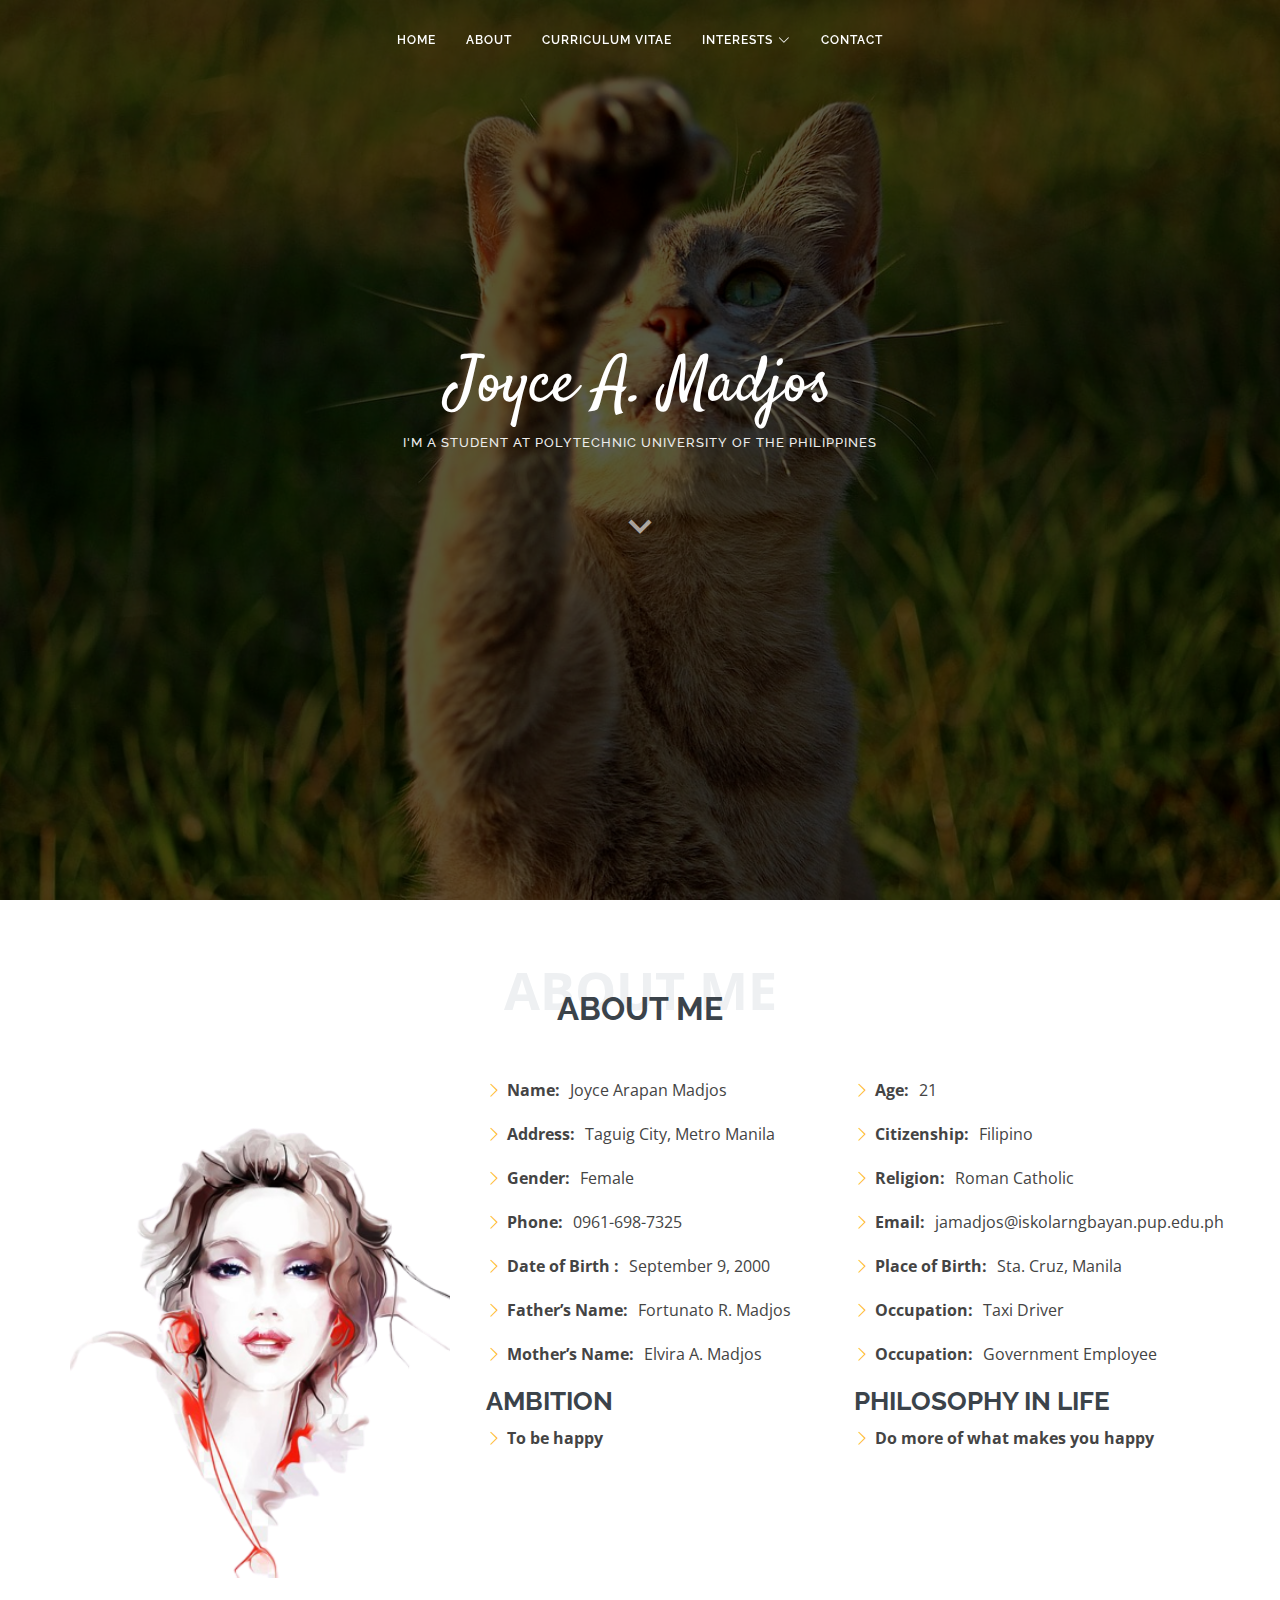
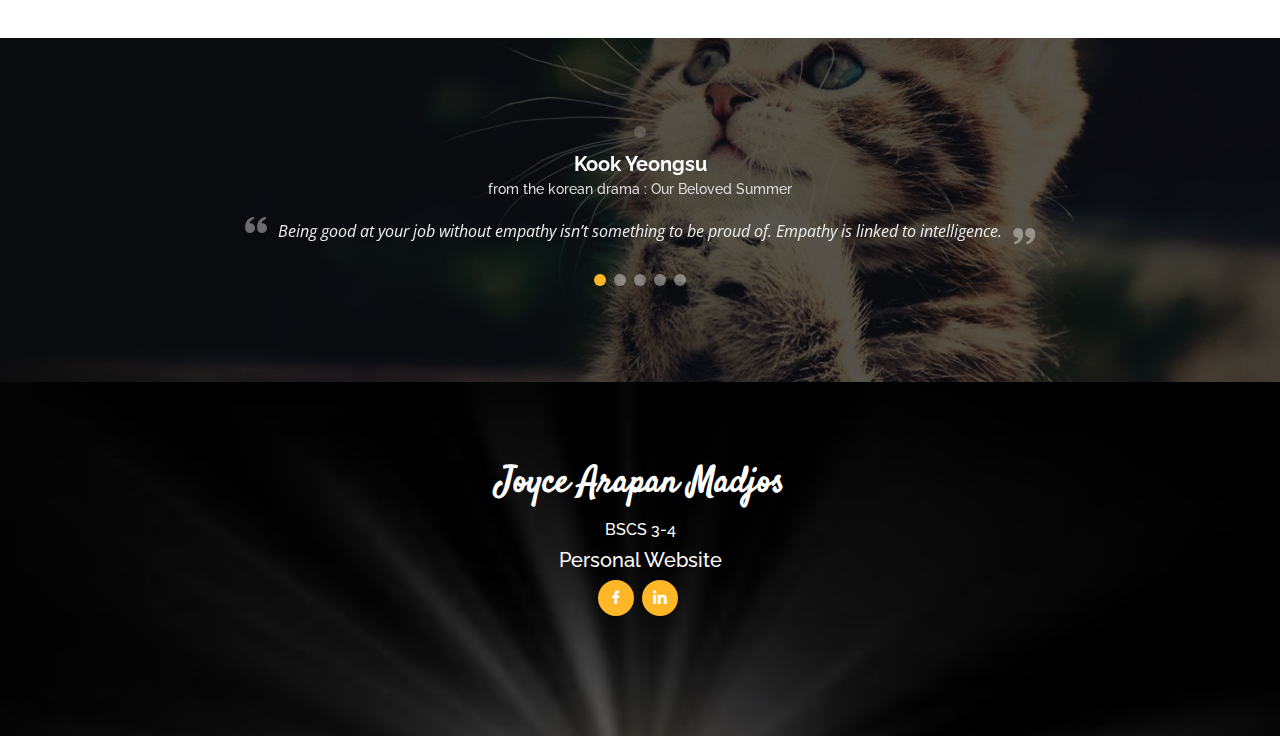
==== index.html @ 073e470a "Add files via upload" ====
<!DOCTYPE html>
<html lang="en">

<head>
  <meta charset="utf-8">
  <meta content="width=device-width, initial-scale=1.0" name="viewport">

  <title>Joyce's Website</title>
  <meta content="" name="description">
  <meta content="" name="keywords">

  <!-- Favicons -->
  <link href="assets/img/favicon.png" rel="icon">
  <link href="assets/img/apple-touch-icon.png" rel="apple-touch-icon">

  <!-- Google Fonts -->
  <link href="https://fonts.googleapis.com/css?family=Open+Sans:300,300i,400,400i,600,600i,700,700i|Raleway:300,300i,400,400i,500,500i,600,600i,700,700i|Satisfy" rel="stylesheet">

  <!-- Vendor CSS Files -->
  <link href="assets/vendor/bootstrap/css/bootstrap.min.css" rel="stylesheet">
  <link href="assets/vendor/bootstrap-icons/bootstrap-icons.css" rel="stylesheet">
  <link href="assets/vendor/boxicons/css/boxicons.min.css" rel="stylesheet">
  <link href="assets/vendor/glightbox/css/glightbox.min.css" rel="stylesheet">
  <link href="assets/vendor/swiper/swiper-bundle.min.css" rel="stylesheet">

  <!-- Template Main CSS File -->
  <link href="assets/css/style.css" rel="stylesheet">

</head>

<body>
  <!-- ======= Header ======= -->
  <header id="header" class="fixed-top d-flex justify-content-center align-items-center header-transparent">

    <nav id="navbar" class="navbar">
      <ul>
        <li><a  href="#hero">Home</a></li>
        <li><a  href="#about">About</a></li>
       <li><a  href="cv.html">Curriculum Vitae</a></li>
        <li class="dropdown"><a href="interest.html"><span>Interests</span> <i class="bi bi-chevron-down"></i></a>
          <ul>
            <li><a href="interest.html#portfolio">Cats</a></li>
            <li><a href="interest.html#portfolio">Anime</a></li>
            <li><a href="interest.html#portfolio">K-Drama</a></li>
          </ul>
        </li>
        <li><a href="contact.html">Contact</a></li>
      </ul>
      <i class="bi bi-list mobile-nav-toggle"></i>
    </nav><!-- .navbar -->

  </header><!-- End Header -->

  <!-- ======= Hero Section ======= -->
  <section id="hero">
    <div class="hero-container">
      <h1>Joyce A. Madjos</h1>
      <h2>I'm a student at Polytechnic University of the Philippines</h2>
      <a href="#about" class="btn-scroll scrollto" title="Scroll Up"><i class="bx bx-chevron-down"></i></a>
    </div>
  </section><!-- End Hero -->

  <main id="main">

    <!-- ======= About Me Section ======= -->
    <section id="about" class="about">
      <div class="container">

        <div class="section-title">
          <span>About Me</span>
          <h2>About Me</h2>
        </div>

        <div class="row">
          <div class="image col-lg-4 d-flex align-items-stretch justify-content-center justify-content-lg-start"></div>
          <div class="col-lg-8 d-flex flex-column align-items-stretch">
            <div class="content ps-lg-4 d-flex flex-column justify-content-center">
              <div class="row">
                <div class="col-lg-6">
                  <ul>
                    <li><i class="bi bi-chevron-right"></i> <strong>Name:</strong> <span>Joyce Arapan Madjos</span></li>
                    <li><i class="bi bi-chevron-right"></i> <strong>Address:</strong> <span>Taguig City, Metro Manila</span></li>
 	      <li><i class="bi bi-chevron-right"></i> <strong>Gender:</strong> <span>Female</span></li>
                    <li><i class="bi bi-chevron-right"></i> <strong>Phone:</strong> <span>0961-698-7325</span></li>
                    <li><i class="bi bi-chevron-right"></i> <strong>Date of Birth :</strong> <span>September 9, 2000</span></li>
 	       <li><i class="bi bi-chevron-right"></i> <strong>Father’s Name:</strong> <span>Fortunato R. Madjos</span></li>
                    <li><i class="bi bi-chevron-right"></i> <strong>Mother’s Name:</strong> <span>Elvira A. Madjos</span></li>
	     <h3 class="resume-title">Ambition</h3>
 	     <li><i class="bi bi-chevron-right"></i> <strong>To be happy</strong> 
                  </ul>
                </div>
                <div class="col-lg-6">
                  <ul>
                    <li><i class="bi bi-chevron-right"></i> <strong>Age:</strong> <span>21</span></li>
                    <li><i class="bi bi-chevron-right"></i> <strong>Citizenship:</strong><span>Filipino</span></li>
   	     <li><i class="bi bi-chevron-right"></i> <strong>Religion:</strong> <span>Roman Catholic</span></li>
                    <li><i class="bi bi-chevron-right"></i> <strong>Email:</strong> <span> jamadjos@iskolarngbayan.pup.edu.ph</span></li>
 	      <li><i class="bi bi-chevron-right"></i> <strong>Place of Birth:</strong> <span>Sta. Cruz, Manila</span></li>
	      <li><i class="bi bi-chevron-right"></i> <strong>Occupation:</strong> <span> Taxi Driver</span></li>
 	      <li><i class="bi bi-chevron-right"></i> <strong>Occupation:</strong> <span>Government Employee</span></li>
	      <h3 class="resume-title">Philosophy in life</h3>
 	     <li><i class="bi bi-chevron-right"></i> <strong>Do more of what makes you happy</strong> 
                  </ul>
                </div>
              </div>
            
              </div>
            </div>

          </div>
        </div>

      </div>
    </section><!-- End About Me Section -->

   

    <!-- ======= Quotes Section ======= -->
    <section id="testimonials" class="testimonials">
      <div class="container position-relative">

        <div class="testimonials-slider swiper" data-aos="fade-up" data-aos-delay="100">
          <div class="swiper-wrapper">

            <div class="swiper-slide">
              <div class="testimonial-item">
                <img src="assets/img/testimonials/testimonials-1.jpg" class="testimonial-img" alt="">
                <h3>Kook Yeongsu</h3>
                <h4>from the korean drama : Our Beloved Summer</h4>
                <p>
                  <i class="bx bxs-quote-alt-left quote-icon-left"></i>
                 Being good at your job without empathy isn’t something to be proud of. Empathy is linked to intelligence.
                  <i class="bx bxs-quote-alt-right quote-icon-right"></i>
                </p>
              </div>
            </div><!-- End testimonial item -->

            <div class="swiper-slide">
              <div class="testimonial-item">
                <img src="assets/img/testimonials/testimonials-2.jpg" class="testimonial-img" alt="">
                <h3>Winston Churchill</h3>
                <h4>Former Prime Minister of the United Kingdom</h4>
                <p>
                  <i class="bx bxs-quote-alt-left quote-icon-left"></i>
                 If you’re going through hell, keep going.
                  <i class="bx bxs-quote-alt-right quote-icon-right"></i>
                </p>
              </div>
            </div><!-- End testimonial item -->

            <div class="swiper-slide">
              <div class="testimonial-item">
                <img src="assets/img/testimonials/testimonials-3.jpg" class="testimonial-img" alt="">
                <h3>Franklin D. Roosevelt</h3>
                <h4>32nd U.S. President</h4>
                <p>
                  <i class="bx bxs-quote-alt-left quote-icon-left"></i>
                  We have nothing to fear but fear itself.
                  <i class="bx bxs-quote-alt-right quote-icon-right"></i>
                </p>
              </div>
            </div><!-- End testimonial item -->

            <div class="swiper-slide">
              <div class="testimonial-item">
                <img src="assets/img/testimonials/testimonials-4.jpg" class="testimonial-img" alt="">
                <h3>George Santayana</h3>
                <h4>Philosopher</h4>
                <p>
                  <i class="bx bxs-quote-alt-left quote-icon-left"></i>
                 Those who cannot remember the past are condemned to repeat it.
                  <i class="bx bxs-quote-alt-right quote-icon-right"></i>
                </p>
              </div>
            </div><!-- End testimonial item -->

            <div class="swiper-slide">
              <div class="testimonial-item">
                <img src="assets/img/testimonials/testimonials-5.jpg" class="testimonial-img" alt="">
                <h3>George R. R. Martin</h3>
                <h4>American novelistr</h4>
                <p>
                  <i class="bx bxs-quote-alt-left quote-icon-left"></i>
                  Once you’ve accepted your flaws, no one can use them against you.
                  <i class="bx bxs-quote-alt-right quote-icon-right"></i>
                </p>
              </div>
            </div><!-- End testimonial item -->

          </div>
          <div class="swiper-pagination"></div>
        </div>

      </div>
    </section><!-- End Quotes Section -->

   


    
  </main><!-- End #main -->

  <!-- ======= Footer ======= -->
  <footer id="footer">
    <div class="container">
      <h3>Joyce Arapan Madjos</h3>
       <h6> BSCS 3-4</h6>
        <h5>Personal Website</h5>
      <div class="social-links">
        <a href="https://www.facebook.com/joyce.arapan.madjos/" target="_blank" class="facebook"><i class="bx bxl-facebook"></i></a>
         <a href="https://www.linkedin.com/in/joyce-madjos-28356b227" target="_blank" class="linkedin"><i class="bx bxl-linkedin"></i></a> 
    </div>
  </footer><!-- End Footer -->

  <a href="#" class="back-to-top d-flex align-items-center justify-content-center"><i class="bi bi-arrow-up-short"></i></a>

  <!-- Vendor JS Files -->
  <script src="assets/vendor/purecounter/purecounter.js"></script>
  <script src="assets/vendor/bootstrap/js/bootstrap.bundle.min.js"></script>
  <script src="assets/vendor/glightbox/js/glightbox.min.js"></script>
  <script src="assets/vendor/isotope-layout/isotope.pkgd.min.js"></script>
  <script src="assets/vendor/swiper/swiper-bundle.min.js"></script>
  <script src="assets/vendor/waypoints/noframework.waypoints.js"></script>
  <script src="assets/vendor/php-email-form/validate.js"></script>

  <!-- Template Main JS File -->
  <script src="assets/js/main.js"></script>

</body>

</html>
---- assets/css/style.css ----
/*--------------------------------------------------------------
# General
--------------------------------------------------------------*/
body {
  font-family: "Open Sans", sans-serif;
  color: #444444;
}

a {
  color: #ffb727;
  text-decoration: none;
}

a:hover {
  color: #ffc85a;
  text-decoration: none;
}

h1, h2, h3, h4, h5, h6 {
  font-family: "Raleway", sans-serif;
}

/*--------------------------------------------------------------
# Back to top button
--------------------------------------------------------------*/
.back-to-top {
  position: fixed;
  visibility: hidden;
  opacity: 0;
  right: 15px;
  bottom: 15px;
  z-index: 996;
  background: #ffb727;
  width: 40px;
  height: 40px;
  border-radius: 4px;
  transition: all 0.4s;
}
.back-to-top i {
  font-size: 28px;
  color: #fff;
  line-height: 0;
}
.back-to-top:hover {
  background: #ffc550;
  color: #fff;
}
.back-to-top.active {
  visibility: visible;
  opacity: 1;
}

/*--------------------------------------------------------------
# Header
--------------------------------------------------------------*/
#header {
  z-index: 997;
  transition: all 0.5s;
  height: 80px;
  background: rgba(25, 28, 31, 0.8);
}
#header.header-transparent {
  background: transparent;
}
#header.header-scrolled {
  height: 60px;
  background: rgba(25, 28, 31, 0.8);
}

/*--------------------------------------------------------------
# Navigation Menu
--------------------------------------------------------------*/
/**
* Desktop Navigation 
*/
.navbar {
  padding: 0;
}
.navbar ul {
  margin: 0;
  padding: 0;
  display: flex;
  list-style: none;
  align-items: center;
}
.navbar li {
  position: relative;
}
.navbar a, .navbar a:focus {
  display: flex;
  align-items: center;
  justify-content: space-between;
  padding: 10px 15px;
  color: #fff;
  white-space: nowrap;
  transition: 0.3s;
  font-size: 12px;
  font-family: "Raleway", sans-serif;
  text-transform: uppercase;
  font-weight: 600;
  letter-spacing: 1px;
}
.navbar a i, .navbar a:focus i {
  font-size: 12px;
  line-height: 0;
  margin-left: 5px;
}
.navbar a:hover, .navbar .active, .navbar .active:focus, .navbar li:hover > a {
  color: #ffb727;
}
.navbar .dropdown ul {
  display: block;
  position: absolute;
  left: 14px;
  top: calc(100% + 30px);
  margin: 0;
  padding: 10px 0;
  z-index: 99;
  opacity: 0;
  visibility: hidden;
  background: #fff;
  box-shadow: 0px 0px 30px rgba(127, 137, 161, 0.25);
  transition: 0.3s;
  border-radius: 4px;
}
.navbar .dropdown ul li {
  min-width: 200px;
}
.navbar .dropdown ul a {
  padding: 10px 20px;
  font-size: 14px;
  text-transform: none;
  font-weight: 400;
  color: #3b434a;
  letter-spacing: 1px;
}
.navbar .dropdown ul a i {
  font-size: 12px;
}
.navbar .dropdown ul a:hover, .navbar .dropdown ul .active:hover, .navbar .dropdown ul li:hover > a {
  color: #ffb727;
}
.navbar .dropdown:hover > ul {
  opacity: 1;
  top: 100%;
  visibility: visible;
}
.navbar .dropdown .dropdown ul {
  top: 0;
  left: calc(100% - 30px);
  visibility: hidden;
}
.navbar .dropdown .dropdown:hover > ul {
  opacity: 1;
  top: 0;
  left: 100%;
  visibility: visible;
}
@media (max-width: 1366px) {
  .navbar .dropdown .dropdown ul {
    left: -90%;
  }
  .navbar .dropdown .dropdown:hover > ul {
    left: -100%;
  }
}

/**
* Mobile Navigation 
*/
.mobile-nav-toggle {
  color: #fff;
  font-size: 28px;
  cursor: pointer;
  display: none;
  line-height: 0;
  transition: 0.5s;
}

@media (max-width: 991px) {
  .mobile-nav-toggle {
    display: block;
  }

  .navbar ul {
    display: none;
  }
}
.navbar-mobile {
  position: fixed;
  overflow: hidden;
  top: 0;
  right: 0;
  left: 0;
  bottom: 0;
  background: rgba(36, 41, 46, 0.9);
  transition: 0.3s;
  z-index: 999;
}
.navbar-mobile .mobile-nav-toggle {
  position: absolute;
  top: 15px;
  right: 15px;
}
.navbar-mobile ul {
  display: block;
  position: absolute;
  top: 55px;
  right: 15px;
  bottom: 15px;
  left: 15px;
  padding: 10px 0;
  border-radius: 10px;
  background-color: #fff;
  overflow-y: auto;
  transition: 0.3s;
}
.navbar-mobile a, .navbar-mobile a:focus {
  padding: 10px 20px;
  font-size: 14px;
  color: #3b434a;
}
.navbar-mobile a:hover, .navbar-mobile .active, .navbar-mobile li:hover > a {
  color: #ffb727;
}
.navbar-mobile .getstarted, .navbar-mobile .getstarted:focus {
  margin: 15px;
}
.navbar-mobile .dropdown ul {
  position: static;
  display: none;
  margin: 10px 20px;
  padding: 10px 0;
  z-index: 99;
  opacity: 1;
  visibility: visible;
  background: #fff;
  box-shadow: 0px 0px 30px rgba(127, 137, 161, 0.25);
}
.navbar-mobile .dropdown ul li {
  min-width: 200px;
}
.navbar-mobile .dropdown ul a {
  padding: 10px 20px;
}
.navbar-mobile .dropdown ul a i {
  font-size: 12px;
}
.navbar-mobile .dropdown ul a:hover, .navbar-mobile .dropdown ul .active:hover, .navbar-mobile .dropdown ul li:hover > a {
  color: #ffb727;
}
.navbar-mobile .dropdown > .dropdown-active {
  display: block;
}

/*--------------------------------------------------------------
# Hero Section
--------------------------------------------------------------*/
#hero {
  width: 100%;
  height: 100vh;
  background: url("../img/hero-bg.jpg") top right;
  background-size: cover;
  position: relative;
}
#hero:before {
  content: "";
  background: rgba(0, 0, 0, 0.65);
  position: absolute;
  bottom: 0;
  top: 0;
  left: 0;
  right: 0;
}
#hero .hero-container {
  position: absolute;
  bottom: 0;
  top: 0;
  left: 0;
  right: 0;
  display: flex;
  justify-content: center;
  align-items: center;
  flex-direction: column;
  padding: 0 15px;
}
#hero h1 {
  margin: 0 0 10px 0;
  font-size: 64px;
  font-family: "Satisfy", serif;
  color: #fff;
}
#hero h2 {
  color: #eee;
  margin-bottom: 50px;
  font-size: 13px;
  font-weight: 500;
  letter-spacing: 1px;
  text-transform: uppercase;
}
#hero .btn-scroll {
  transition: 0.4s;
  color: rgba(255, 255, 255, 0.6);
  animation: up-down 1s ease-in-out infinite alternate-reverse both;
}
#hero .btn-scroll i {
  font-size: 48px;
}
#hero .btn-scroll:hover {
  color: #ffb727;
}
@media (min-width: 1024px) {
  #hero {
    background-attachment: fixed;
  }
}
@media (max-width: 575px) {
  #hero h1 {
    font-size: 40px;
  }
  #hero h2 {
    text-align: center;
    margin-bottom: 30px;
  }
}

@-webkit-keyframes up-down {
  0% {
    transform: translateY(5px);
  }
  100% {
    transform: translateY(-5px);
  }
}

@keyframes up-down {
  0% {
    transform: translateY(5px);
  }
  100% {
    transform: translateY(-5px);
  }
}
/*--------------------------------------------------------------
# Sections General
--------------------------------------------------------------*/
section {
  padding: 60px 0;
}

.section-bg {
  background-color: white;
}

.section-title {
  text-align: center;
  padding: 30px 0;
  position: relative;
}
.section-title h2 {
  font-size: 32px;
  font-weight: 700;
  text-transform: uppercase;
  margin-bottom: 20px;
  padding-bottom: 0;
  color: #3b434a;
  position: relative;
  z-index: 2;
}
.section-title span {
  position: absolute;
  top: 30px;
  color: #eef0f2;
  left: 0;
  right: 0;
  z-index: 1;
  font-weight: 700;
  font-size: 52px;
  text-transform: uppercase;
  line-height: 0;
}
.section-title p {
  margin-bottom: 0;
  position: relative;
  z-index: 2;
}
@media (max-width: 575px) {
  .section-title h2 {
    font-size: 28px;
    margin-bottom: 15px;
  }
  .section-title span {
    font-size: 38px;
  }
}

/*--------------------------------------------------------------
# Breadcrumbs
--------------------------------------------------------------*/
.breadcrumbs {
  padding: 20px 0;
  background-color: #f4f5f6;
  min-height: 40px;
  margin-top: 78px;
}
@media (max-width: 992px) {
  .breadcrumbs {
    margin-top: 60px;
  }
}
.breadcrumbs h2 {
  font-size: 24px;
  font-weight: 300;
  margin: 0;
}
@media (max-width: 992px) {
  .breadcrumbs h2 {
    margin: 0 0 10px 0;
  }
}
.breadcrumbs ol {
  display: flex;
  flex-wrap: wrap;
  list-style: none;
  padding: 0;
  margin: 0;
  font-size: 14px;
}
.breadcrumbs ol li + li {
  padding-left: 10px;
}
.breadcrumbs ol li + li::before {
  display: inline-block;
  padding-right: 10px;
  color: #6c757d;
  content: "/";
}
@media (max-width: 768px) {
  .breadcrumbs .d-flex {
    display: block !important;
  }
  .breadcrumbs ol {
    display: block;
  }
  .breadcrumbs ol li {
    display: inline-block;
  }
}

/*--------------------------------------------------------------
# About Me
--------------------------------------------------------------*/
.about .content h3 {
  font-weight: 700;
  font-size: 26px;
  color: #3b434a;
  text-transform: uppercase;
}
.about .content ul {
  list-style: none;
  padding: 0;
}
.about .content ul li {
  margin-bottom: 20px;
  display: flex;
  align-items: center;
}
.about .content ul strong {
  margin-right: 10px;
}
.about .content ul i {
  font-size: 16px;
  margin-right: 5px;
  color: #ffb727;
  line-height: 0;
}
.about .content p:last-child {
  margin-bottom: 0;
}
.about .content .count-box {
  width: 100%;
}
.about .content .count-box i {
  display: block;
  font-size: 36px;
  color: #ffb727;
  float: left;
  line-height: 0;
}
.about .content .count-box span {
  font-size: 36px;
  line-height: 30px;
  display: block;
  font-weight: 700;
  color: #3b434a;
  margin-left: 50px;
}
.about .content .count-box p {
  padding: 15px 0 0 0;
  margin: 0 0 0 50px;
  font-family: "Raleway", sans-serif;
  font-size: 14px;
  color: #5d6a75;
}
.about .content .count-box a {
  font-weight: 600;
  display: block;
  margin-top: 20px;
  color: #5d6a75;
  font-size: 15px;
  font-family: "Satisfy", serif;
  transition: ease-in-out 0.3s;
}
.about .content .count-box a:hover {
  color: #82909c;
}
.about .image {
  background: url("../img/me.jpg") center center no-repeat;
  background-size: cover;
  min-height: 500px;
}
.about .skills-content {
  margin-top: 30px;
}
.about .skills-content .progress {
  height: 60px;
  display: block;
  background: none;
  border-radius: 0;
}
.about .skills-content .progress .skill {
  padding: 10px 0;
  margin: 0 0 6px 0;
  text-transform: uppercase;
  display: block;
  font-weight: 700;
  font-family: "Raleway", sans-serif;
  color: #3b434a;
}
.about .skills-content .progress .skill .val {
  float: right;
  font-style: normal;
}
.about .skills-content .progress-bar-wrap {
  background: #e6e8eb;
}
.about .skills-content .progress-bar {
  width: 1px;
  height: 10px;
  transition: 0.9s;
  background-color: #ffb727;
}
.anime  {
display: none;
}
/*--------------------------------------------------------------
# My Resume
--------------------------------------------------------------*/
.resume .resume-title {
  font-size: 26px;
  font-weight: 700;
  margin-top: 20px;
  margin-bottom: 20px;
  color: #3b434a;
}
.resume .resume-item {
  padding: 0 0 20px 20px;
  margin-top: -2px;
  border-left: 2px solid #82909c;
  position: relative;
}
.resume .resume-item h4 {
  line-height: 18px;
  font-size: 16px;
  font-weight: 700;
  text-transform: uppercase;
  color: #ffb727;
  margin-bottom: 10px;
}
.resume .resume-item h5 {
  font-size: 16px;
  background: #eef0f2;
  padding: 5px 15px;
  display: inline-block;
  font-weight: 600;
  margin-bottom: 10px;
}
.resume .resume-item ul {
  padding-left: 20px;
}
.resume .resume-item ul li {
  padding-bottom: 10px;
}
.resume .resume-item:last-child {
  padding-bottom: 0;
}
.resume .resume-item::before {
  content: "";
  position: absolute;
  width: 16px;
  height: 16px;
  border-radius: 50px;
  left: -9px;
  top: 0;
  background: #fff;
  border: 2px solid #82909c;
}

/*--------------------------------------------------------------
# My Services
--------------------------------------------------------------*/
.services .icon-box {
  padding: 30px;
  position: relative;
  overflow: hidden;
  background: #fff;
  box-shadow: 0 10px 29px 0 rgba(68, 88, 144, 0.1);
  transition: all 0.3s ease-in-out;
  text-align: center;
  border: 1px solid #fff;
}
.services .icon {
  margin: 0 auto 20px auto;
  padding-top: 17px;
  display: inline-block;
  text-align: center;
  border-radius: 50%;
  width: 72px;
  height: 72px;
  background: #fff4df;
}
.services .icon i {
  font-size: 36px;
  line-height: 1;
  color: #ffb727;
}
.services .title {
  font-weight: 700;
  margin-bottom: 15px;
  font-size: 18px;
}
.services .title a {
  color: #111;
  transition: 0.3s;
}
.services .description {
  font-size: 15px;
  line-height: 28px;
  margin-bottom: 0;
}
.services .icon-box:hover {
  border-color: #ffb727;
}
.services .icon-box:hover .title a {
  color: #ffb727;
}

/*--------------------------------------------------------------
# Testimonials
--------------------------------------------------------------*/
.testimonials {
  padding: 80px 0;
  background: url("../img/testimonials-bg.jpg") no-repeat;
  background-position: center center;
  background-size: cover;
  position: relative;
}
.testimonials::before {
  content: "";
  position: absolute;
  left: 0;
  right: 0;
  top: 0;
  bottom: 0;
  background: rgba(14, 16, 17, 0.7);
}
.testimonials .section-header {
  margin-bottom: 40px;
}
.testimonials .testimonials-carousel, .testimonials .testimonials-slider {
  overflow: hidden;
}
.testimonials .testimonial-item {
  text-align: center;
  color: #fff;
}
.testimonials .testimonial-item .testimonial-img {
  width: 100px;
  border-radius: 50%;
  border: 6px solid rgba(255, 255, 255, 0.15);
  margin: 0 auto;
}
.testimonials .testimonial-item h3 {
  font-size: 20px;
  font-weight: bold;
  margin: 10px 0 5px 0;
  color: #fff;
}
.testimonials .testimonial-item h4 {
  font-size: 14px;
  color: #ddd;
  margin: 0 0 15px 0;
}
.testimonials .testimonial-item .quote-icon-left, .testimonials .testimonial-item .quote-icon-right {
  color: rgba(255, 255, 255, 0.4);
  font-size: 26px;
}
.testimonials .testimonial-item .quote-icon-left {
  display: inline-block;
  left: -5px;
  position: relative;
}
.testimonials .testimonial-item .quote-icon-right {
  display: inline-block;
  right: -5px;
  position: relative;
  top: 10px;
}
.testimonials .testimonial-item p {
  font-style: italic;
  margin: 0 auto 15px auto;
  color: #eee;
}
.testimonials .swiper-pagination {
  margin-top: 20px;
  position: relative;
}
.testimonials .swiper-pagination .swiper-pagination-bullet {
  width: 12px;
  height: 12px;
  opacity: 1;
  background-color: rgba(255, 255, 255, 0.4);
}
.testimonials .swiper-pagination .swiper-pagination-bullet-active {
  background-color: #ffb727;
}
@media (min-width: 992px) {
  .testimonials .testimonial-item p {
    width: 80%;
  }
}

/*--------------------------------------------------------------
# My Portfolio
--------------------------------------------------------------*/
.portfolio #portfolio-flters {
  list-style: none;
  margin-bottom: 20px;
}
.portfolio #portfolio-flters li {
  cursor: pointer;
  display: inline-block;
  margin: 0 10px 10px 10px;
  font-size: 15px;
  font-weight: 600;
  line-height: 1;
  padding: 7px 10px;
  text-transform: uppercase;
  color: #444444;
  transition: all 0.3s ease-in-out;
  border: 2px solid #fff;
}
.portfolio #portfolio-flters li:hover, .portfolio #portfolio-flters li.filter-active {
  color: #f3a200;
  border-color: #ffb727;
}
.portfolio .portfolio-item {
  margin-bottom: 30px;
}
.portfolio .portfolio-item .portfolio-img {
  overflow: hidden;
}
.portfolio .portfolio-item .portfolio-img img {
  transition: all 0.8s ease-in-out;
}
.portfolio .portfolio-item .portfolio-info {
  opacity: 0;
  position: absolute;
  left: 15px;
  bottom: 0;
  z-index: 3;
  right: 15px;
  transition: all ease-in-out 0.3s;
  background: rgba(0, 0, 0, 0.5);
  padding: 10px 15px;
}
.portfolio .portfolio-item .portfolio-info h4 {
  font-size: 18px;
  color: #fff;
  font-weight: 600;
  color: #fff;
  margin-bottom: 0px;
}
.portfolio .portfolio-item .portfolio-info p {
  color: rgba(255, 255, 255, 0.8);
  font-size: 14px;
  margin-bottom: 0;
}
.portfolio .portfolio-item .portfolio-info .preview-link, .portfolio .portfolio-item .portfolio-info .details-link {
  position: absolute;
  right: 40px;
  font-size: 24px;
  top: calc(50% - 18px);
  color: #fff;
  transition: 0.3s;
}
.portfolio .portfolio-item .portfolio-info .preview-link:hover, .portfolio .portfolio-item .portfolio-info .details-link:hover {
  color: #ffc041;
}
.portfolio .portfolio-item .portfolio-info .details-link {
  right: 10px;
}
.portfolio .portfolio-item:hover .portfolio-img img {
  transform: scale(1.2);
}
.portfolio .portfolio-item:hover .portfolio-info {
  opacity: 1;
}

/*--------------------------------------------------------------
# Portfolio Details
--------------------------------------------------------------*/
.portfolio-details {
  padding-top: 40px;
}
.portfolio-details .portfolio-details-slider img {
  width: 100%;
}
.portfolio-details .portfolio-details-slider .swiper-pagination {
  margin-top: 20px;
  position: relative;
}
.portfolio-details .portfolio-details-slider .swiper-pagination .swiper-pagination-bullet {
  width: 12px;
  height: 12px;
  background-color: #fff;
  opacity: 1;
  border: 1px solid #ffb727;
}
.portfolio-details .portfolio-details-slider .swiper-pagination .swiper-pagination-bullet-active {
  background-color: #ffb727;
}
.portfolio-details .portfolio-info {
  padding: 30px;
  box-shadow: 0px 0 30px rgba(59, 67, 74, 0.08);
}
.portfolio-details .portfolio-info h3 {
  font-size: 22px;
  font-weight: 700;
  margin-bottom: 20px;
  padding-bottom: 20px;
  border-bottom: 1px solid #eee;
}
.portfolio-details .portfolio-info ul {
  list-style: none;
  padding: 0;
  font-size: 15px;
}
.portfolio-details .portfolio-info ul li + li {
  margin-top: 10px;
}
.portfolio-details .portfolio-description {
  padding-top: 30px;
}
.portfolio-details .portfolio-description h2 {
  font-size: 26px;
  font-weight: 700;
  margin-bottom: 20px;
}
.portfolio-details .portfolio-description p {
  padding: 0;
}

/*--------------------------------------------------------------
# Pricing
--------------------------------------------------------------*/
.pricing .box {
  padding: 20px;
  background: #fff;
  text-align: center;
  box-shadow: 0px 0px 4px rgba(0, 0, 0, 0.12);
  border-radius: 5px;
  position: relative;
  overflow: hidden;
}
.pricing h3 {
  font-weight: 400;
  margin: -20px -20px 20px -20px;
  padding: 20px 15px;
  font-size: 16px;
  font-weight: 600;
  color: #777777;
  background: #f8f8f8;
}
.pricing h4 {
  font-size: 36px;
  color: #ffb727;
  font-weight: 600;
  font-family: "Open Sans", sans-serif;
  margin-bottom: 20px;
}
.pricing h4 sup {
  font-size: 20px;
  top: -12px;
  left: -3px;
}
.pricing h4 span {
  color: #bababa;
  font-size: 16px;
  font-weight: 300;
}
.pricing ul {
  padding: 0;
  list-style: none;
  color: #444444;
  text-align: center;
  line-height: 20px;
  font-size: 14px;
}
.pricing ul li {
  padding-bottom: 16px;
}
.pricing ul i {
  color: #ffb727;
  font-size: 18px;
  padding-right: 4px;
}
.pricing ul .na {
  color: #ccc;
  text-decoration: line-through;
}
.pricing .btn-wrap {
  margin: 20px -20px -20px -20px;
  padding: 20px 15px;
  background: #f8f8f8;
  text-align: center;
}
.pricing .btn-buy {
  background: #ffb727;
  display: inline-block;
  padding: 8px 35px;
  border-radius: 4px;
  color: #fff;
  transition: none;
  font-size: 14px;
  font-weight: 400;
  font-family: "Raleway", sans-serif;
  font-weight: 600;
  transition: 0.3s;
}
.pricing .btn-buy:hover {
  background: #ffc85a;
}
.pricing .featured h3 {
  color: #fff;
  background: #ffb727;
}
.pricing .advanced {
  width: 200px;
  position: absolute;
  top: 18px;
  right: -68px;
  transform: rotate(45deg);
  z-index: 1;
  font-size: 14px;
  padding: 1px 0 3px 0;
  background: #ffb727;
  color: #fff;
}

/*--------------------------------------------------------------
# Contact Me
--------------------------------------------------------------*/
.contact .info-box {
  color: #444444;
  text-align: center;
  box-shadow: 0 0 30px rgba(214, 215, 216, 0.6);
  padding: 20px 0 30px 0;
}
.contact .info-box i.bx {
  font-size: 24px;
  color: #ffb727;
  border-radius: 50%;
  padding: 15px;
  background: #fff6e4;
}
.contact .info-box h3 {
  font-size: 20px;
  color: #777777;
  font-weight: 700;
  margin: 10px 0;
}
.contact .info-box p {
  padding: 0;
  line-height: 24px;
  font-size: 14px;
  margin-bottom: 0;
}
.contact .social-links {
  margin-top: 15px;
  display: flex;
  justify-content: center;
}
.contact .social-links a {
  font-size: 18px;
  display: inline-block;
  color: #687683;
  line-height: 1;
  margin: 0 8px;
  transition: 0.3s;
  padding: 14px;
  border-radius: 50px;
  border: 1px solid #dde1e4;
}
.contact .social-links a:hover {
  color: #fff;
  border-color: #ffb727;
  background: #ffb727;
}
.contact .php-email-form {
  box-shadow: 0 0 30px rgba(214, 215, 216, 0.6);
  padding: 27px;
}
.contact .php-email-form .validate {
  display: none;
  color: red;
  margin: 0 0 15px 0;
  font-weight: 400;
  font-size: 13px;
}
.contact .php-email-form .error-message {
  display: none;
  color: #fff;
  background: #ed3c0d;
  text-align: left;
  padding: 15px;
  font-weight: 600;
}
.contact .php-email-form .error-message br + br {
  margin-top: 25px;
}
.contact .php-email-form .sent-message {
  display: none;
  color: #fff;
  background: #18d26e;
  text-align: center;
  padding: 15px;
  font-weight: 600;
}
.contact .php-email-form .loading {
  display: none;
  background: #fff;
  text-align: center;
  padding: 15px;
}
.contact .php-email-form .loading:before {
  content: "";
  display: inline-block;
  border-radius: 50%;
  width: 24px;
  height: 24px;
  margin: 0 10px -6px 0;
  border: 3px solid #18d26e;
  border-top-color: #eee;
  -webkit-animation: animate-loading 1s linear infinite;
  animation: animate-loading 1s linear infinite;
}
.contact .php-email-form input, .contact .php-email-form textarea {
  border-radius: 0;
  box-shadow: none;
  font-size: 14px;
}
.contact .php-email-form input::focus, .contact .php-email-form textarea::focus {
  background-color: #ffb727;
}
.contact .php-email-form input {
  padding: 10px 15px;
}
.contact .php-email-form textarea {
  padding: 12px 15px;
}
.contact .php-email-form button[type=submit] {
  background: #ffb727;
  border: 0;
  padding: 10px 24px;
  color: #fff;
  transition: 0.4s;
  border-radius: 5px;
}
.contact .php-email-form button[type=submit]:hover {
  background: #ffc85a;
}
@-webkit-keyframes animate-loading {
  0% {
    transform: rotate(0deg);
  }
  100% {
    transform: rotate(360deg);
  }
}
@keyframes animate-loading {
  0% {
    transform: rotate(0deg);
  }
  100% {
    transform: rotate(360deg);
  }
}

/*--------------------------------------------------------------
# Footer
--------------------------------------------------------------*/
#footer {
  background: url("../img/footer-bg.jpg") top center no-repeat;
  background-size: cover;
  color: #fff;
  font-size: 14px;
  text-align: center;
  padding: 80px 0;
  position: relative;
}
#footer::before {
  content: "";
  position: absolute;
  left: 0;
  right: 0;
  top: 0;
  bottom: 0;
  background: rgba(0, 0, 0, 0.6);
}
#footer .container {
  position: relative;
}
#footer h3 {
  font-size: 36px;
  font-weight: 700;
  color: #fff;
  position: relative;
  font-family: "Satisfy", serif;
  padding: 0;
  margin: 0 0 15px 0;
}
#footer p {
  font-size: 15;
  font-style: italic;
  padding: 0;
  margin: 0 0 40px 0;
}
#footer .social-links {
  margin: 0 0 40px 0;
}
#footer .social-links a {
  font-size: 18px;
  display: inline-block;
  background: #ffb727;
  color: #fff;
  line-height: 1;
  padding: 8px 0;
  margin-right: 4px;
  border-radius: 50%;
  text-align: center;
  width: 36px;
  height: 36px;
  transition: 0.3s;
}
#footer .social-links a:hover {
  background: #f3a200;
  color: #fff;
  text-decoration: none;
}
#footer .copyright {
  margin: 0 0 5px 0;
}
#footer .credits {
  font-size: 13px;
}
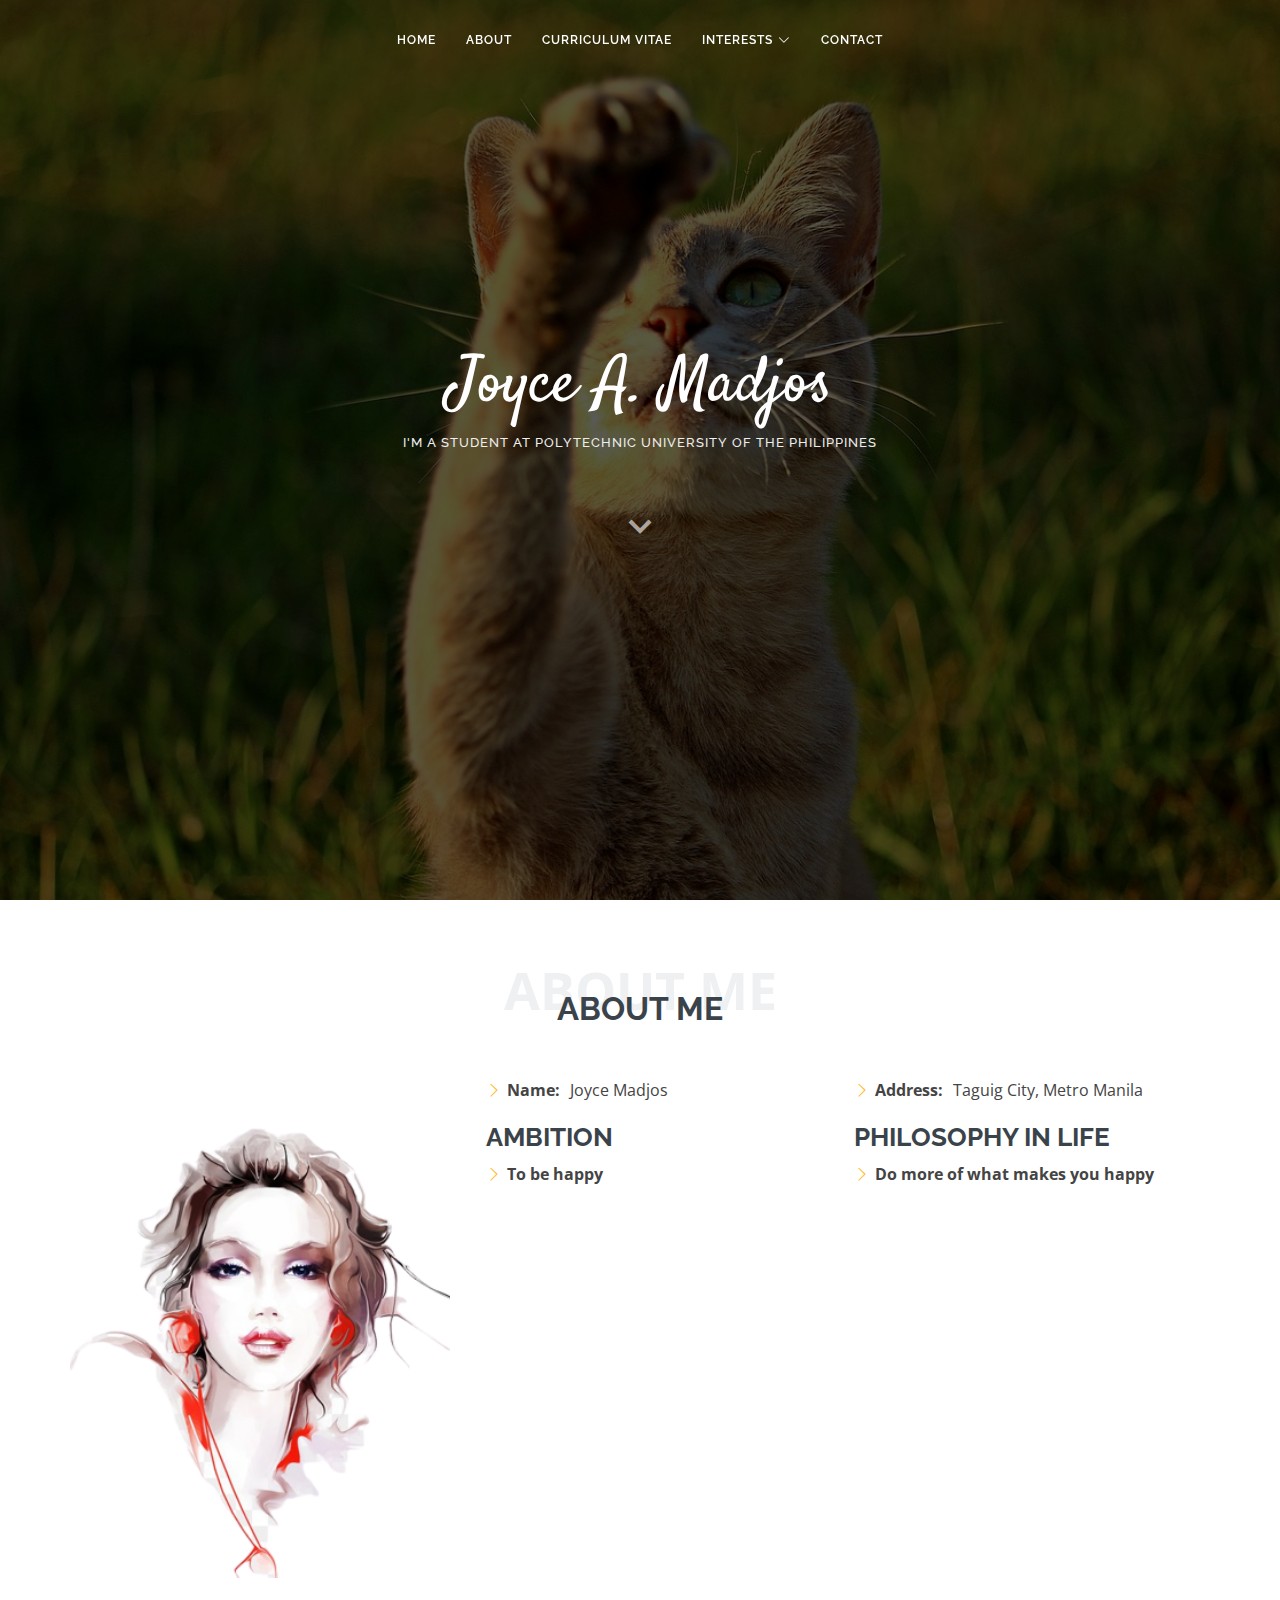
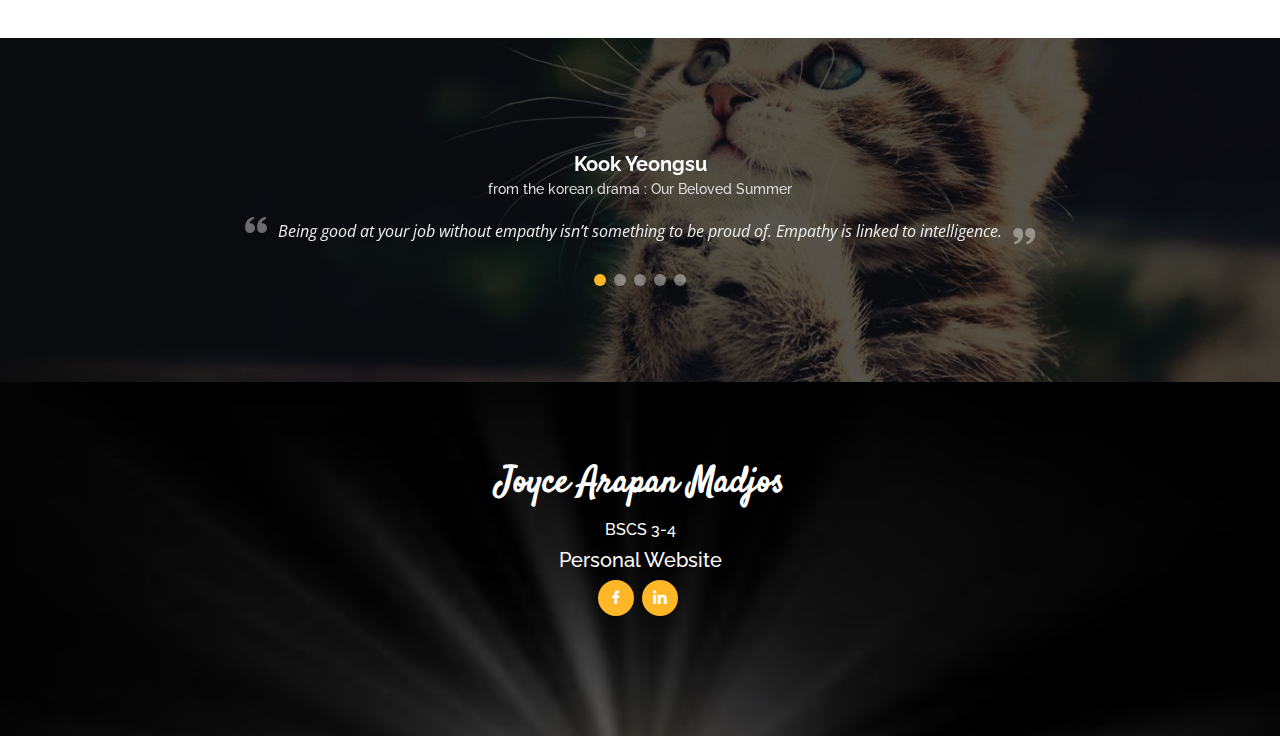
==== commit 41ac7158: "remove sensitive information" ====
--- a/index.html
+++ b/index.html
@@ -1,231 +1,257 @@
 <!DOCTYPE html>
 <html lang="en">
-
-<head>
-  <meta charset="utf-8">
-  <meta content="width=device-width, initial-scale=1.0" name="viewport">
-
-  <title>Joyce's Website</title>
-  <meta content="" name="description">
-  <meta content="" name="keywords">
-
-  <!-- Favicons -->
-  <link href="assets/img/favicon.png" rel="icon">
-  <link href="assets/img/apple-touch-icon.png" rel="apple-touch-icon">
-
-  <!-- Google Fonts -->
-  <link href="https://fonts.googleapis.com/css?family=Open+Sans:300,300i,400,400i,600,600i,700,700i|Raleway:300,300i,400,400i,500,500i,600,600i,700,700i|Satisfy" rel="stylesheet">
-
-  <!-- Vendor CSS Files -->
-  <link href="assets/vendor/bootstrap/css/bootstrap.min.css" rel="stylesheet">
-  <link href="assets/vendor/bootstrap-icons/bootstrap-icons.css" rel="stylesheet">
-  <link href="assets/vendor/boxicons/css/boxicons.min.css" rel="stylesheet">
-  <link href="assets/vendor/glightbox/css/glightbox.min.css" rel="stylesheet">
-  <link href="assets/vendor/swiper/swiper-bundle.min.css" rel="stylesheet">
-
-  <!-- Template Main CSS File -->
-  <link href="assets/css/style.css" rel="stylesheet">
-
-</head>
-
-<body>
-  <!-- ======= Header ======= -->
-  <header id="header" class="fixed-top d-flex justify-content-center align-items-center header-transparent">
-
-    <nav id="navbar" class="navbar">
-      <ul>
-        <li><a  href="#hero">Home</a></li>
-        <li><a  href="#about">About</a></li>
-       <li><a  href="cv.html">Curriculum Vitae</a></li>
-        <li class="dropdown"><a href="interest.html"><span>Interests</span> <i class="bi bi-chevron-down"></i></a>
-          <ul>
-            <li><a href="interest.html#portfolio">Cats</a></li>
-            <li><a href="interest.html#portfolio">Anime</a></li>
-            <li><a href="interest.html#portfolio">K-Drama</a></li>
-          </ul>
-        </li>
-        <li><a href="contact.html">Contact</a></li>
-      </ul>
-      <i class="bi bi-list mobile-nav-toggle"></i>
-    </nav><!-- .navbar -->
-
-  </header><!-- End Header -->
-
-  <!-- ======= Hero Section ======= -->
-  <section id="hero">
-    <div class="hero-container">
-      <h1>Joyce A. Madjos</h1>
-      <h2>I'm a student at Polytechnic University of the Philippines</h2>
-      <a href="#about" class="btn-scroll scrollto" title="Scroll Up"><i class="bx bx-chevron-down"></i></a>
-    </div>
-  </section><!-- End Hero -->
-
-  <main id="main">
-
-    <!-- ======= About Me Section ======= -->
-    <section id="about" class="about">
-      <div class="container">
-
-        <div class="section-title">
-          <span>About Me</span>
-          <h2>About Me</h2>
-        </div>
-
-        <div class="row">
-          <div class="image col-lg-4 d-flex align-items-stretch justify-content-center justify-content-lg-start"></div>
-          <div class="col-lg-8 d-flex flex-column align-items-stretch">
-            <div class="content ps-lg-4 d-flex flex-column justify-content-center">
-              <div class="row">
-                <div class="col-lg-6">
-                  <ul>
-                    <li><i class="bi bi-chevron-right"></i> <strong>Name:</strong> <span>Joyce Arapan Madjos</span></li>
-                    <li><i class="bi bi-chevron-right"></i> <strong>Address:</strong> <span>Taguig City, Metro Manila</span></li>
- 	      <li><i class="bi bi-chevron-right"></i> <strong>Gender:</strong> <span>Female</span></li>
-                    <li><i class="bi bi-chevron-right"></i> <strong>Phone:</strong> <span>0961-698-7325</span></li>
-                    <li><i class="bi bi-chevron-right"></i> <strong>Date of Birth :</strong> <span>September 9, 2000</span></li>
- 	       <li><i class="bi bi-chevron-right"></i> <strong>Father’s Name:</strong> <span>Fortunato R. Madjos</span></li>
-                    <li><i class="bi bi-chevron-right"></i> <strong>Mother’s Name:</strong> <span>Elvira A. Madjos</span></li>
-	     <h3 class="resume-title">Ambition</h3>
- 	     <li><i class="bi bi-chevron-right"></i> <strong>To be happy</strong> 
-                  </ul>
-                </div>
-                <div class="col-lg-6">
-                  <ul>
-                    <li><i class="bi bi-chevron-right"></i> <strong>Age:</strong> <span>21</span></li>
-                    <li><i class="bi bi-chevron-right"></i> <strong>Citizenship:</strong><span>Filipino</span></li>
-   	     <li><i class="bi bi-chevron-right"></i> <strong>Religion:</strong> <span>Roman Catholic</span></li>
-                    <li><i class="bi bi-chevron-right"></i> <strong>Email:</strong> <span> jamadjos@iskolarngbayan.pup.edu.ph</span></li>
- 	      <li><i class="bi bi-chevron-right"></i> <strong>Place of Birth:</strong> <span>Sta. Cruz, Manila</span></li>
-	      <li><i class="bi bi-chevron-right"></i> <strong>Occupation:</strong> <span> Taxi Driver</span></li>
- 	      <li><i class="bi bi-chevron-right"></i> <strong>Occupation:</strong> <span>Government Employee</span></li>
-	      <h3 class="resume-title">Philosophy in life</h3>
- 	     <li><i class="bi bi-chevron-right"></i> <strong>Do more of what makes you happy</strong> 
-                  </ul>
-                </div>
-              </div>
-            
+  <head>
+    <meta charset="utf-8" />
+    <meta content="width=device-width, initial-scale=1.0" name="viewport" />
+
+    <title>Joyce's Website</title>
+    <meta content="" name="description" />
+    <meta content="" name="keywords" />
+
+    <!-- Favicons -->
+    <link href="assets/img/favicon.png" rel="icon" />
+    <link href="assets/img/apple-touch-icon.png" rel="apple-touch-icon" />
+
+    <!-- Google Fonts -->
+    <link
+      href="https://fonts.googleapis.com/css?family=Open+Sans:300,300i,400,400i,600,600i,700,700i|Raleway:300,300i,400,400i,500,500i,600,600i,700,700i|Satisfy"
+      rel="stylesheet"
+    />
+
+    <!-- Vendor CSS Files -->
+    <link
+      href="assets/vendor/bootstrap/css/bootstrap.min.css"
+      rel="stylesheet"
+    />
+    <link
+      href="assets/vendor/bootstrap-icons/bootstrap-icons.css"
+      rel="stylesheet"
+    />
+    <link href="assets/vendor/boxicons/css/boxicons.min.css" rel="stylesheet" />
+    <link
+      href="assets/vendor/glightbox/css/glightbox.min.css"
+      rel="stylesheet"
+    />
+    <link href="assets/vendor/swiper/swiper-bundle.min.css" rel="stylesheet" />
+
+    <!-- Template Main CSS File -->
+    <link href="assets/css/style.css" rel="stylesheet" />
+  </head>
+
+  <body>
+    <header
+      id="header"
+      class="fixed-top d-flex justify-content-center align-items-center header-transparent"
+    >
+      <nav id="navbar" class="navbar">
+        <ul>
+          <li><a href="#hero">Home</a></li>
+          <li><a href="#about">About</a></li>
+          <li><a href="cv.html">Curriculum Vitae</a></li>
+          <li class="dropdown">
+            <a href="interest.html"
+              ><span>Interests</span> <i class="bi bi-chevron-down"></i
+            ></a>
+            <ul>
+              <li><a href="interest.html#portfolio">Cats</a></li>
+              <li><a href="interest.html#portfolio">Anime</a></li>
+              <li><a href="interest.html#portfolio">K-Drama</a></li>
+            </ul>
+          </li>
+          <li><a href="contact.html">Contact</a></li>
+        </ul>
+        <i class="bi bi-list mobile-nav-toggle"></i>
+      </nav>
+    </header>
+    <section id="hero">
+      <div class="hero-container">
+        <h1>Joyce A. Madjos</h1>
+        <h2>I'm a student at Polytechnic University of the Philippines</h2>
+        <a href="#about" class="btn-scroll scrollto" title="Scroll Up"
+          ><i class="bx bx-chevron-down"></i
+        ></a>
+      </div>
+    </section>
+    <main id="main">
+      <section id="about" class="about">
+        <div class="container">
+          <div class="section-title">
+            <span>About Me</span>
+            <h2>About Me</h2>
+          </div>
+          <div class="row">
+            <div
+              class="image col-lg-4 d-flex align-items-stretch justify-content-center justify-content-lg-start"
+            ></div>
+            <div class="col-lg-8 d-flex flex-column align-items-stretch">
+              <div
+                class="content ps-lg-4 d-flex flex-column justify-content-center"
+              >
+                <div class="row">
+                  <div class="col-lg-6">
+                    <ul>
+                      <li>
+                        <i class="bi bi-chevron-right"></i>
+                        <strong>Name:</strong> <span>Joyce Madjos</span>
+                      </li>
+                      <h3 class="resume-title">Ambition</h3>
+                      <li>
+                        <i class="bi bi-chevron-right"></i>
+                        <strong>To be happy</strong>
+                      </li>
+                    </ul>
+                  </div>
+                  <div class="col-lg-6">
+                    <ul>
+                      <li>
+                        <i class="bi bi-chevron-right"></i>
+                        <strong>Address:</strong>
+                        <span>Taguig City, Metro Manila</span>
+                      </li>
+                      <h3 class="resume-title">Philosophy in life</h3>
+                      <li>
+                        <i class="bi bi-chevron-right"></i>
+                        <strong>Do more of what makes you happy</strong>
+                      </li>
+                    </ul>
+                  </div>
+                </div>
               </div>
             </div>
-
           </div>
         </div>
-
+        <!-- </div> -->
+      </section>
+      <section id="testimonials" class="testimonials">
+        <div class="container position-relative">
+          <div
+            class="testimonials-slider swiper"
+            data-aos="fade-up"
+            data-aos-delay="100"
+          >
+            <div class="swiper-wrapper">
+              <div class="swiper-slide">
+                <div class="testimonial-item">
+                  <img
+                    src="assets/img/testimonials/testimonials-1.jpg"
+                    class="testimonial-img"
+                    alt=""
+                  />
+                  <h3>Kook Yeongsu</h3>
+                  <h4>from the korean drama : Our Beloved Summer</h4>
+                  <p>
+                    <i class="bx bxs-quote-alt-left quote-icon-left"></i>
+                    Being good at your job without empathy isn’t something to be
+                    proud of. Empathy is linked to intelligence.
+                    <i class="bx bxs-quote-alt-right quote-icon-right"></i>
+                  </p>
+                </div>
+              </div>
+              <div class="swiper-slide">
+                <div class="testimonial-item">
+                  <img
+                    src="assets/img/testimonials/testimonials-2.jpg"
+                    class="testimonial-img"
+                    alt=""
+                  />
+                  <h3>Winston Churchill</h3>
+                  <h4>Former Prime Minister of the United Kingdom</h4>
+                  <p>
+                    <i class="bx bxs-quote-alt-left quote-icon-left"></i>
+                    If you’re going through hell, keep going.
+                    <i class="bx bxs-quote-alt-right quote-icon-right"></i>
+                  </p>
+                </div>
+              </div>
+              <div class="swiper-slide">
+                <div class="testimonial-item">
+                  <img
+                    src="assets/img/testimonials/testimonials-3.jpg"
+                    class="testimonial-img"
+                    alt=""
+                  />
+                  <h3>Franklin D. Roosevelt</h3>
+                  <h4>32nd U.S. President</h4>
+                  <p>
+                    <i class="bx bxs-quote-alt-left quote-icon-left"></i>
+                    We have nothing to fear but fear itself.
+                    <i class="bx bxs-quote-alt-right quote-icon-right"></i>
+                  </p>
+                </div>
+              </div>
+              <div class="swiper-slide">
+                <div class="testimonial-item">
+                  <img
+                    src="assets/img/testimonials/testimonials-4.jpg"
+                    class="testimonial-img"
+                    alt=""
+                  />
+                  <h3>George Santayana</h3>
+                  <h4>Philosopher</h4>
+                  <p>
+                    <i class="bx bxs-quote-alt-left quote-icon-left"></i>
+                    Those who cannot remember the past are condemned to repeat
+                    it.
+                    <i class="bx bxs-quote-alt-right quote-icon-right"></i>
+                  </p>
+                </div>
+              </div>
+              <div class="swiper-slide">
+                <div class="testimonial-item">
+                  <img
+                    src="assets/img/testimonials/testimonials-5.jpg"
+                    class="testimonial-img"
+                    alt=""
+                  />
+                  <h3>George R. R. Martin</h3>
+                  <h4>American novelist</h4>
+                  <p>
+                    <i class="bx bxs-quote-alt-left quote-icon-left"></i>
+                    Once you’ve accepted your flaws, no one can use them against
+                    you.
+                    <i class="bx bxs-quote-alt-right quote-icon-right"></i>
+                  </p>
+                </div>
+              </div>
+            </div>
+            <div class="swiper-pagination"></div>
+          </div>
+        </div>
+      </section>
+    </main>
+    <footer id="footer">
+      <div class="container">
+        <h3>Joyce Arapan Madjos</h3>
+        <h6>BSCS 3-4</h6>
+        <h5>Personal Website</h5>
+        <div class="social-links">
+          <a
+            href="https://www.facebook.com/joyce.arapan.madjos/"
+            target="_blank"
+            class="facebook"
+            ><i class="bx bxl-facebook"></i
+          ></a>
+          <a
+            href="https://www.linkedin.com/in/joyce-madjos-28356b227"
+            target="_blank"
+            class="linkedin"
+            ><i class="bx bxl-linkedin"></i
+          ></a>
+        </div>
       </div>
-    </section><!-- End About Me Section -->
-
-   
-
-    <!-- ======= Quotes Section ======= -->
-    <section id="testimonials" class="testimonials">
-      <div class="container position-relative">
-
-        <div class="testimonials-slider swiper" data-aos="fade-up" data-aos-delay="100">
-          <div class="swiper-wrapper">
-
-            <div class="swiper-slide">
-              <div class="testimonial-item">
-                <img src="assets/img/testimonials/testimonials-1.jpg" class="testimonial-img" alt="">
-                <h3>Kook Yeongsu</h3>
-                <h4>from the korean drama : Our Beloved Summer</h4>
-                <p>
-                  <i class="bx bxs-quote-alt-left quote-icon-left"></i>
-                 Being good at your job without empathy isn’t something to be proud of. Empathy is linked to intelligence.
-                  <i class="bx bxs-quote-alt-right quote-icon-right"></i>
-                </p>
-              </div>
-            </div><!-- End testimonial item -->
-
-            <div class="swiper-slide">
-              <div class="testimonial-item">
-                <img src="assets/img/testimonials/testimonials-2.jpg" class="testimonial-img" alt="">
-                <h3>Winston Churchill</h3>
-                <h4>Former Prime Minister of the United Kingdom</h4>
-                <p>
-                  <i class="bx bxs-quote-alt-left quote-icon-left"></i>
-                 If you’re going through hell, keep going.
-                  <i class="bx bxs-quote-alt-right quote-icon-right"></i>
-                </p>
-              </div>
-            </div><!-- End testimonial item -->
-
-            <div class="swiper-slide">
-              <div class="testimonial-item">
-                <img src="assets/img/testimonials/testimonials-3.jpg" class="testimonial-img" alt="">
-                <h3>Franklin D. Roosevelt</h3>
-                <h4>32nd U.S. President</h4>
-                <p>
-                  <i class="bx bxs-quote-alt-left quote-icon-left"></i>
-                  We have nothing to fear but fear itself.
-                  <i class="bx bxs-quote-alt-right quote-icon-right"></i>
-                </p>
-              </div>
-            </div><!-- End testimonial item -->
-
-            <div class="swiper-slide">
-              <div class="testimonial-item">
-                <img src="assets/img/testimonials/testimonials-4.jpg" class="testimonial-img" alt="">
-                <h3>George Santayana</h3>
-                <h4>Philosopher</h4>
-                <p>
-                  <i class="bx bxs-quote-alt-left quote-icon-left"></i>
-                 Those who cannot remember the past are condemned to repeat it.
-                  <i class="bx bxs-quote-alt-right quote-icon-right"></i>
-                </p>
-              </div>
-            </div><!-- End testimonial item -->
-
-            <div class="swiper-slide">
-              <div class="testimonial-item">
-                <img src="assets/img/testimonials/testimonials-5.jpg" class="testimonial-img" alt="">
-                <h3>George R. R. Martin</h3>
-                <h4>American novelistr</h4>
-                <p>
-                  <i class="bx bxs-quote-alt-left quote-icon-left"></i>
-                  Once you’ve accepted your flaws, no one can use them against you.
-                  <i class="bx bxs-quote-alt-right quote-icon-right"></i>
-                </p>
-              </div>
-            </div><!-- End testimonial item -->
-
-          </div>
-          <div class="swiper-pagination"></div>
-        </div>
-
-      </div>
-    </section><!-- End Quotes Section -->
-
-   
-
-
-    
-  </main><!-- End #main -->
-
-  <!-- ======= Footer ======= -->
-  <footer id="footer">
-    <div class="container">
-      <h3>Joyce Arapan Madjos</h3>
-       <h6> BSCS 3-4</h6>
-        <h5>Personal Website</h5>
-      <div class="social-links">
-        <a href="https://www.facebook.com/joyce.arapan.madjos/" target="_blank" class="facebook"><i class="bx bxl-facebook"></i></a>
-         <a href="https://www.linkedin.com/in/joyce-madjos-28356b227" target="_blank" class="linkedin"><i class="bx bxl-linkedin"></i></a> 
-    </div>
-  </footer><!-- End Footer -->
-
-  <a href="#" class="back-to-top d-flex align-items-center justify-content-center"><i class="bi bi-arrow-up-short"></i></a>
-
-  <!-- Vendor JS Files -->
-  <script src="assets/vendor/purecounter/purecounter.js"></script>
-  <script src="assets/vendor/bootstrap/js/bootstrap.bundle.min.js"></script>
-  <script src="assets/vendor/glightbox/js/glightbox.min.js"></script>
-  <script src="assets/vendor/isotope-layout/isotope.pkgd.min.js"></script>
-  <script src="assets/vendor/swiper/swiper-bundle.min.js"></script>
-  <script src="assets/vendor/waypoints/noframework.waypoints.js"></script>
-  <script src="assets/vendor/php-email-form/validate.js"></script>
-
-  <!-- Template Main JS File -->
-  <script src="assets/js/main.js"></script>
-
-</body>
-
-</html>+    </footer>
+    <a
+      href="#"
+      class="back-to-top d-flex align-items-center justify-content-center"
+      ><i class="bi bi-arrow-up-short"></i
+    ></a>
+    <script src="assets/vendor/purecounter/purecounter.js"></script>
+    <script src="assets/vendor/bootstrap/js/bootstrap.bundle.min.js"></script>
+    <script src="assets/vendor/glightbox/js/glightbox.min.js"></script>
+    <script src="assets/vendor/isotope-layout/isotope.pkgd.min.js"></script>
+    <script src="assets/vendor/swiper/swiper-bundle.min.js"></script>
+    <script src="assets/vendor/waypoints/noframework.waypoints.js"></script>
+    <script src="assets/vendor/php-email-form/validate.js"></script>
+    <script src="assets/js/main.js"></script>
+  </body>
+</html>
--- a/assets/css/style.css
+++ b/assets/css/style.css
@@ -1,6 +1,3 @@
-/*--------------------------------------------------------------
-# General
---------------------------------------------------------------*/
 body {
   font-family: "Open Sans", sans-serif;
   color: #444444;
@@ -16,13 +13,15 @@
   text-decoration: none;
 }
 
-h1, h2, h3, h4, h5, h6 {
+h1,
+h2,
+h3,
+h4,
+h5,
+h6 {
   font-family: "Raleway", sans-serif;
 }
 
-/*--------------------------------------------------------------
-# Back to top button
---------------------------------------------------------------*/
 .back-to-top {
   position: fixed;
   visibility: hidden;
@@ -50,9 +49,6 @@
   opacity: 1;
 }
 
-/*--------------------------------------------------------------
-# Header
---------------------------------------------------------------*/
 #header {
   z-index: 997;
   transition: all 0.5s;
@@ -67,12 +63,6 @@
   background: rgba(25, 28, 31, 0.8);
 }
 
-/*--------------------------------------------------------------
-# Navigation Menu
---------------------------------------------------------------*/
-/**
-* Desktop Navigation 
-*/
 .navbar {
   padding: 0;
 }
@@ -86,7 +76,8 @@
 .navbar li {
   position: relative;
 }
-.navbar a, .navbar a:focus {
+.navbar a,
+.navbar a:focus {
   display: flex;
   align-items: center;
   justify-content: space-between;
@@ -100,12 +91,16 @@
   font-weight: 600;
   letter-spacing: 1px;
 }
-.navbar a i, .navbar a:focus i {
+.navbar a i,
+.navbar a:focus i {
   font-size: 12px;
   line-height: 0;
   margin-left: 5px;
 }
-.navbar a:hover, .navbar .active, .navbar .active:focus, .navbar li:hover > a {
+.navbar a:hover,
+.navbar .active,
+.navbar .active:focus,
+.navbar li:hover > a {
   color: #ffb727;
 }
 .navbar .dropdown ul {
@@ -137,7 +132,9 @@
 .navbar .dropdown ul a i {
   font-size: 12px;
 }
-.navbar .dropdown ul a:hover, .navbar .dropdown ul .active:hover, .navbar .dropdown ul li:hover > a {
+.navbar .dropdown ul a:hover,
+.navbar .dropdown ul .active:hover,
+.navbar .dropdown ul li:hover > a {
   color: #ffb727;
 }
 .navbar .dropdown:hover > ul {
@@ -165,23 +162,25 @@
   }
 }
 
-/**
-* Mobile Navigation 
-*/
 .mobile-nav-toggle {
-  color: #fff;
+  color: white;
   font-size: 28px;
   cursor: pointer;
   display: none;
   line-height: 0;
   transition: 0.5s;
+  justify-content: flex-end;
+  align-items: center;
 }
 
 @media (max-width: 991px) {
   .mobile-nav-toggle {
     display: block;
-  }
-
+    margin-right: 1rem;
+  }
+  .justify-content-center {
+    justify-content: flex-end !important;
+  }
   .navbar ul {
     display: none;
   }
@@ -215,15 +214,19 @@
   overflow-y: auto;
   transition: 0.3s;
 }
-.navbar-mobile a, .navbar-mobile a:focus {
+.navbar-mobile a,
+.navbar-mobile a:focus {
   padding: 10px 20px;
   font-size: 14px;
   color: #3b434a;
 }
-.navbar-mobile a:hover, .navbar-mobile .active, .navbar-mobile li:hover > a {
-  color: #ffb727;
-}
-.navbar-mobile .getstarted, .navbar-mobile .getstarted:focus {
+.navbar-mobile a:hover,
+.navbar-mobile .active,
+.navbar-mobile li:hover > a {
+  color: #ffb727;
+}
+.navbar-mobile .getstarted,
+.navbar-mobile .getstarted:focus {
   margin: 15px;
 }
 .navbar-mobile .dropdown ul {
@@ -246,16 +249,15 @@
 .navbar-mobile .dropdown ul a i {
   font-size: 12px;
 }
-.navbar-mobile .dropdown ul a:hover, .navbar-mobile .dropdown ul .active:hover, .navbar-mobile .dropdown ul li:hover > a {
+.navbar-mobile .dropdown ul a:hover,
+.navbar-mobile .dropdown ul .active:hover,
+.navbar-mobile .dropdown ul li:hover > a {
   color: #ffb727;
 }
 .navbar-mobile .dropdown > .dropdown-active {
   display: block;
 }
 
-/*--------------------------------------------------------------
-# Hero Section
---------------------------------------------------------------*/
 #hero {
   width: 100%;
   height: 100vh;
@@ -341,9 +343,7 @@
     transform: translateY(-5px);
   }
 }
-/*--------------------------------------------------------------
-# Sections General
---------------------------------------------------------------*/
+
 section {
   padding: 60px 0;
 }
@@ -394,9 +394,6 @@
   }
 }
 
-/*--------------------------------------------------------------
-# Breadcrumbs
---------------------------------------------------------------*/
 .breadcrumbs {
   padding: 20px 0;
   background-color: #f4f5f6;
@@ -447,9 +444,6 @@
   }
 }
 
-/*--------------------------------------------------------------
-# About Me
---------------------------------------------------------------*/
 .about .content h3 {
   font-weight: 700;
   font-size: 26px;
@@ -550,12 +544,10 @@
   transition: 0.9s;
   background-color: #ffb727;
 }
-.anime  {
-display: none;
-}
-/*--------------------------------------------------------------
-# My Resume
---------------------------------------------------------------*/
+.anime {
+  display: none;
+}
+
 .resume .resume-title {
   font-size: 26px;
   font-weight: 700;
@@ -606,9 +598,6 @@
   border: 2px solid #82909c;
 }
 
-/*--------------------------------------------------------------
-# My Services
---------------------------------------------------------------*/
 .services .icon-box {
   padding: 30px;
   position: relative;
@@ -655,9 +644,6 @@
   color: #ffb727;
 }
 
-/*--------------------------------------------------------------
-# Testimonials
---------------------------------------------------------------*/
 .testimonials {
   padding: 80px 0;
   background: url("../img/testimonials-bg.jpg") no-repeat;
@@ -677,7 +663,8 @@
 .testimonials .section-header {
   margin-bottom: 40px;
 }
-.testimonials .testimonials-carousel, .testimonials .testimonials-slider {
+.testimonials .testimonials-carousel,
+.testimonials .testimonials-slider {
   overflow: hidden;
 }
 .testimonials .testimonial-item {
@@ -701,7 +688,8 @@
   color: #ddd;
   margin: 0 0 15px 0;
 }
-.testimonials .testimonial-item .quote-icon-left, .testimonials .testimonial-item .quote-icon-right {
+.testimonials .testimonial-item .quote-icon-left,
+.testimonials .testimonial-item .quote-icon-right {
   color: rgba(255, 255, 255, 0.4);
   font-size: 26px;
 }
@@ -740,9 +728,6 @@
   }
 }
 
-/*--------------------------------------------------------------
-# My Portfolio
---------------------------------------------------------------*/
 .portfolio #portfolio-flters {
   list-style: none;
   margin-bottom: 20px;
@@ -760,7 +745,8 @@
   transition: all 0.3s ease-in-out;
   border: 2px solid #fff;
 }
-.portfolio #portfolio-flters li:hover, .portfolio #portfolio-flters li.filter-active {
+.portfolio #portfolio-flters li:hover,
+.portfolio #portfolio-flters li.filter-active {
   color: #f3a200;
   border-color: #ffb727;
 }
@@ -796,7 +782,8 @@
   font-size: 14px;
   margin-bottom: 0;
 }
-.portfolio .portfolio-item .portfolio-info .preview-link, .portfolio .portfolio-item .portfolio-info .details-link {
+.portfolio .portfolio-item .portfolio-info .preview-link,
+.portfolio .portfolio-item .portfolio-info .details-link {
   position: absolute;
   right: 40px;
   font-size: 24px;
@@ -804,7 +791,8 @@
   color: #fff;
   transition: 0.3s;
 }
-.portfolio .portfolio-item .portfolio-info .preview-link:hover, .portfolio .portfolio-item .portfolio-info .details-link:hover {
+.portfolio .portfolio-item .portfolio-info .preview-link:hover,
+.portfolio .portfolio-item .portfolio-info .details-link:hover {
   color: #ffc041;
 }
 .portfolio .portfolio-item .portfolio-info .details-link {
@@ -817,9 +805,6 @@
   opacity: 1;
 }
 
-/*--------------------------------------------------------------
-# Portfolio Details
---------------------------------------------------------------*/
 .portfolio-details {
   padding-top: 40px;
 }
@@ -830,14 +815,20 @@
   margin-top: 20px;
   position: relative;
 }
-.portfolio-details .portfolio-details-slider .swiper-pagination .swiper-pagination-bullet {
+.portfolio-details
+  .portfolio-details-slider
+  .swiper-pagination
+  .swiper-pagination-bullet {
   width: 12px;
   height: 12px;
   background-color: #fff;
   opacity: 1;
   border: 1px solid #ffb727;
 }
-.portfolio-details .portfolio-details-slider .swiper-pagination .swiper-pagination-bullet-active {
+.portfolio-details
+  .portfolio-details-slider
+  .swiper-pagination
+  .swiper-pagination-bullet-active {
   background-color: #ffb727;
 }
 .portfolio-details .portfolio-info {
@@ -871,9 +862,6 @@
   padding: 0;
 }
 
-/*--------------------------------------------------------------
-# Pricing
---------------------------------------------------------------*/
 .pricing .box {
   padding: 20px;
   background: #fff;
@@ -968,9 +956,6 @@
   color: #fff;
 }
 
-/*--------------------------------------------------------------
-# Contact Me
---------------------------------------------------------------*/
 .contact .info-box {
   color: #444444;
   text-align: center;
@@ -1065,12 +1050,14 @@
   -webkit-animation: animate-loading 1s linear infinite;
   animation: animate-loading 1s linear infinite;
 }
-.contact .php-email-form input, .contact .php-email-form textarea {
+.contact .php-email-form input,
+.contact .php-email-form textarea {
   border-radius: 0;
   box-shadow: none;
   font-size: 14px;
 }
-.contact .php-email-form input::focus, .contact .php-email-form textarea::focus {
+.contact .php-email-form input::focus,
+.contact .php-email-form textarea::focus {
   background-color: #ffb727;
 }
 .contact .php-email-form input {
@@ -1079,7 +1066,7 @@
 .contact .php-email-form textarea {
   padding: 12px 15px;
 }
-.contact .php-email-form button[type=submit] {
+.contact .php-email-form button[type="submit"] {
   background: #ffb727;
   border: 0;
   padding: 10px 24px;
@@ -1087,7 +1074,7 @@
   transition: 0.4s;
   border-radius: 5px;
 }
-.contact .php-email-form button[type=submit]:hover {
+.contact .php-email-form button[type="submit"]:hover {
   background: #ffc85a;
 }
 @-webkit-keyframes animate-loading {
@@ -1107,9 +1094,6 @@
   }
 }
 
-/*--------------------------------------------------------------
-# Footer
---------------------------------------------------------------*/
 #footer {
   background: url("../img/footer-bg.jpg") top center no-repeat;
   background-size: cover;
@@ -1173,4 +1157,4 @@
 }
 #footer .credits {
   font-size: 13px;
-}+}
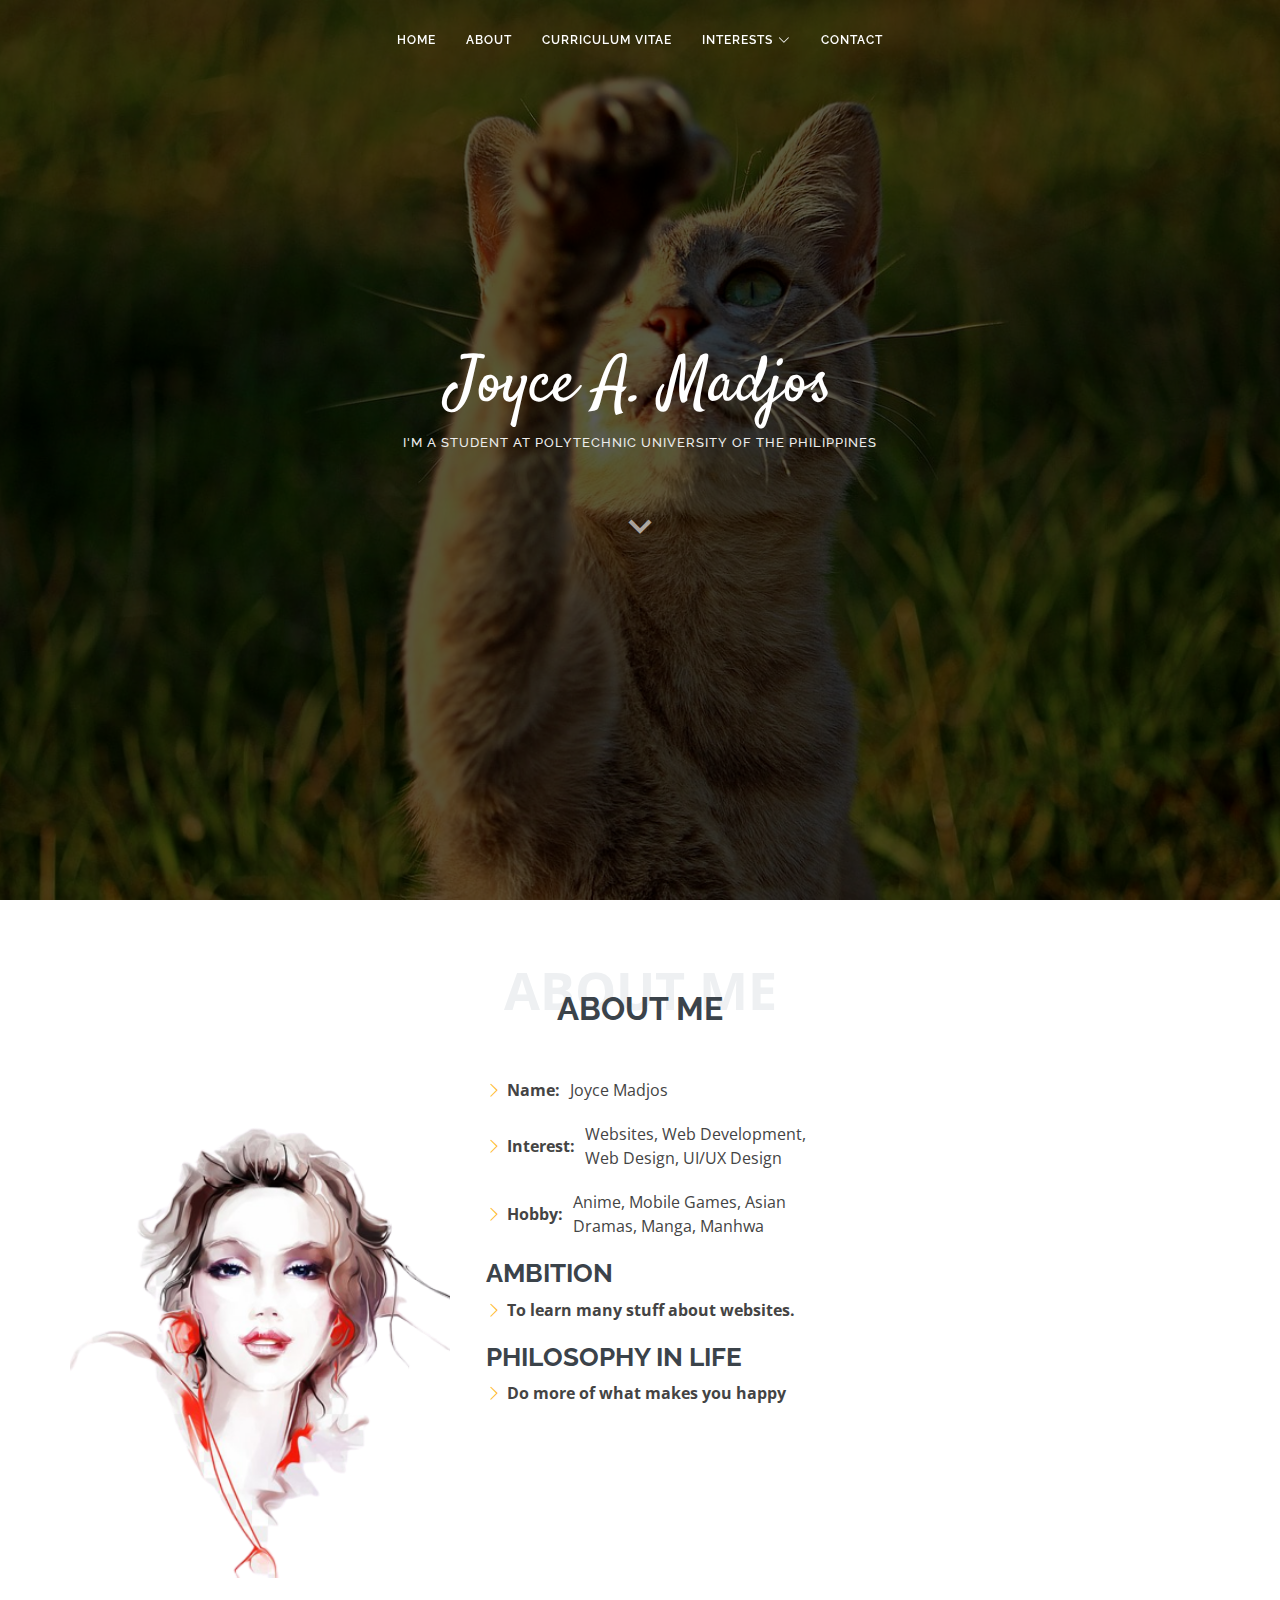
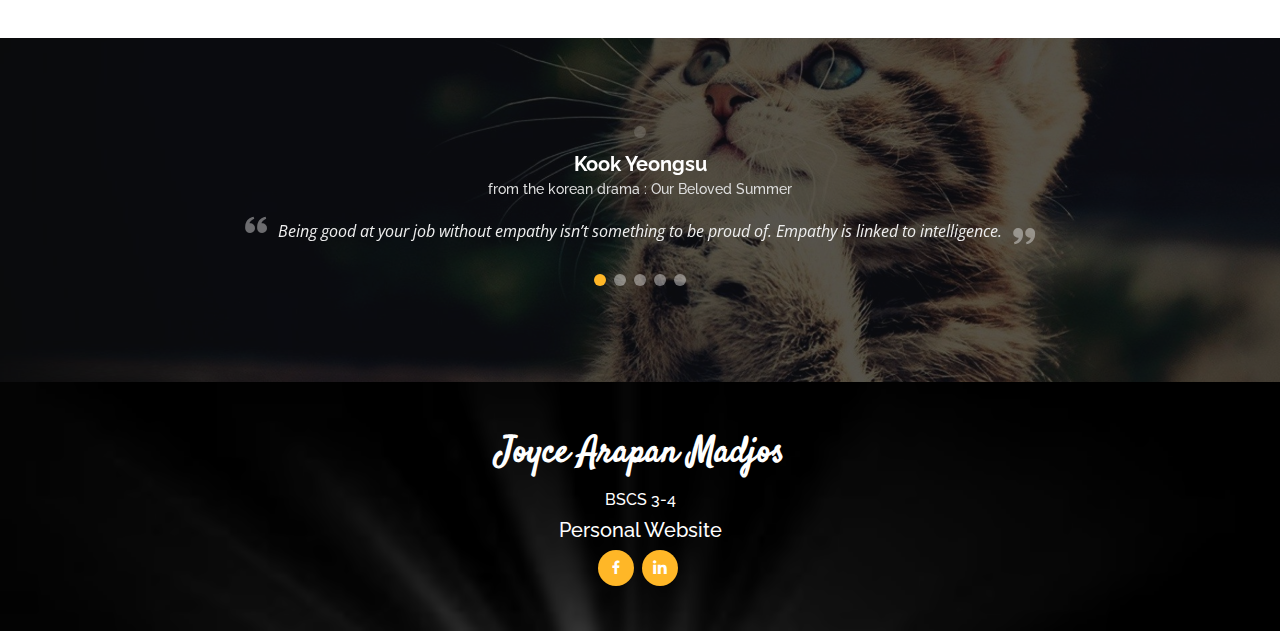
==== commit d605fcfd: "add about me content" ====
--- a/index.html
+++ b/index.html
@@ -94,19 +94,26 @@
                         <i class="bi bi-chevron-right"></i>
                         <strong>Name:</strong> <span>Joyce Madjos</span>
                       </li>
+                      <li>
+                        <i class="bi bi-chevron-right"></i>
+                        <strong>Interest:</strong>
+                        <span
+                          >Websites, Web Development, Web Design, UI/UX
+                          Design</span
+                        >
+                      </li>
+                      <li>
+                        <i class="bi bi-chevron-right"></i>
+                        <strong>Hobby:</strong>
+                        <span
+                          >Anime, Mobile Games, Asian Dramas, Manga,
+                          Manhwa</span
+                        >
+                      </li>
                       <h3 class="resume-title">Ambition</h3>
                       <li>
                         <i class="bi bi-chevron-right"></i>
-                        <strong>To be happy</strong>
-                      </li>
-                    </ul>
-                  </div>
-                  <div class="col-lg-6">
-                    <ul>
-                      <li>
-                        <i class="bi bi-chevron-right"></i>
-                        <strong>Address:</strong>
-                        <span>Taguig City, Metro Manila</span>
+                        <strong>To learn many stuff about websites.</strong>
                       </li>
                       <h3 class="resume-title">Philosophy in life</h3>
                       <li>
--- a/assets/css/style.css
+++ b/assets/css/style.css
@@ -1100,7 +1100,7 @@
   color: #fff;
   font-size: 14px;
   text-align: center;
-  padding: 80px 0;
+  padding: 50px 0 5px 0;
   position: relative;
 }
 #footer::before {
